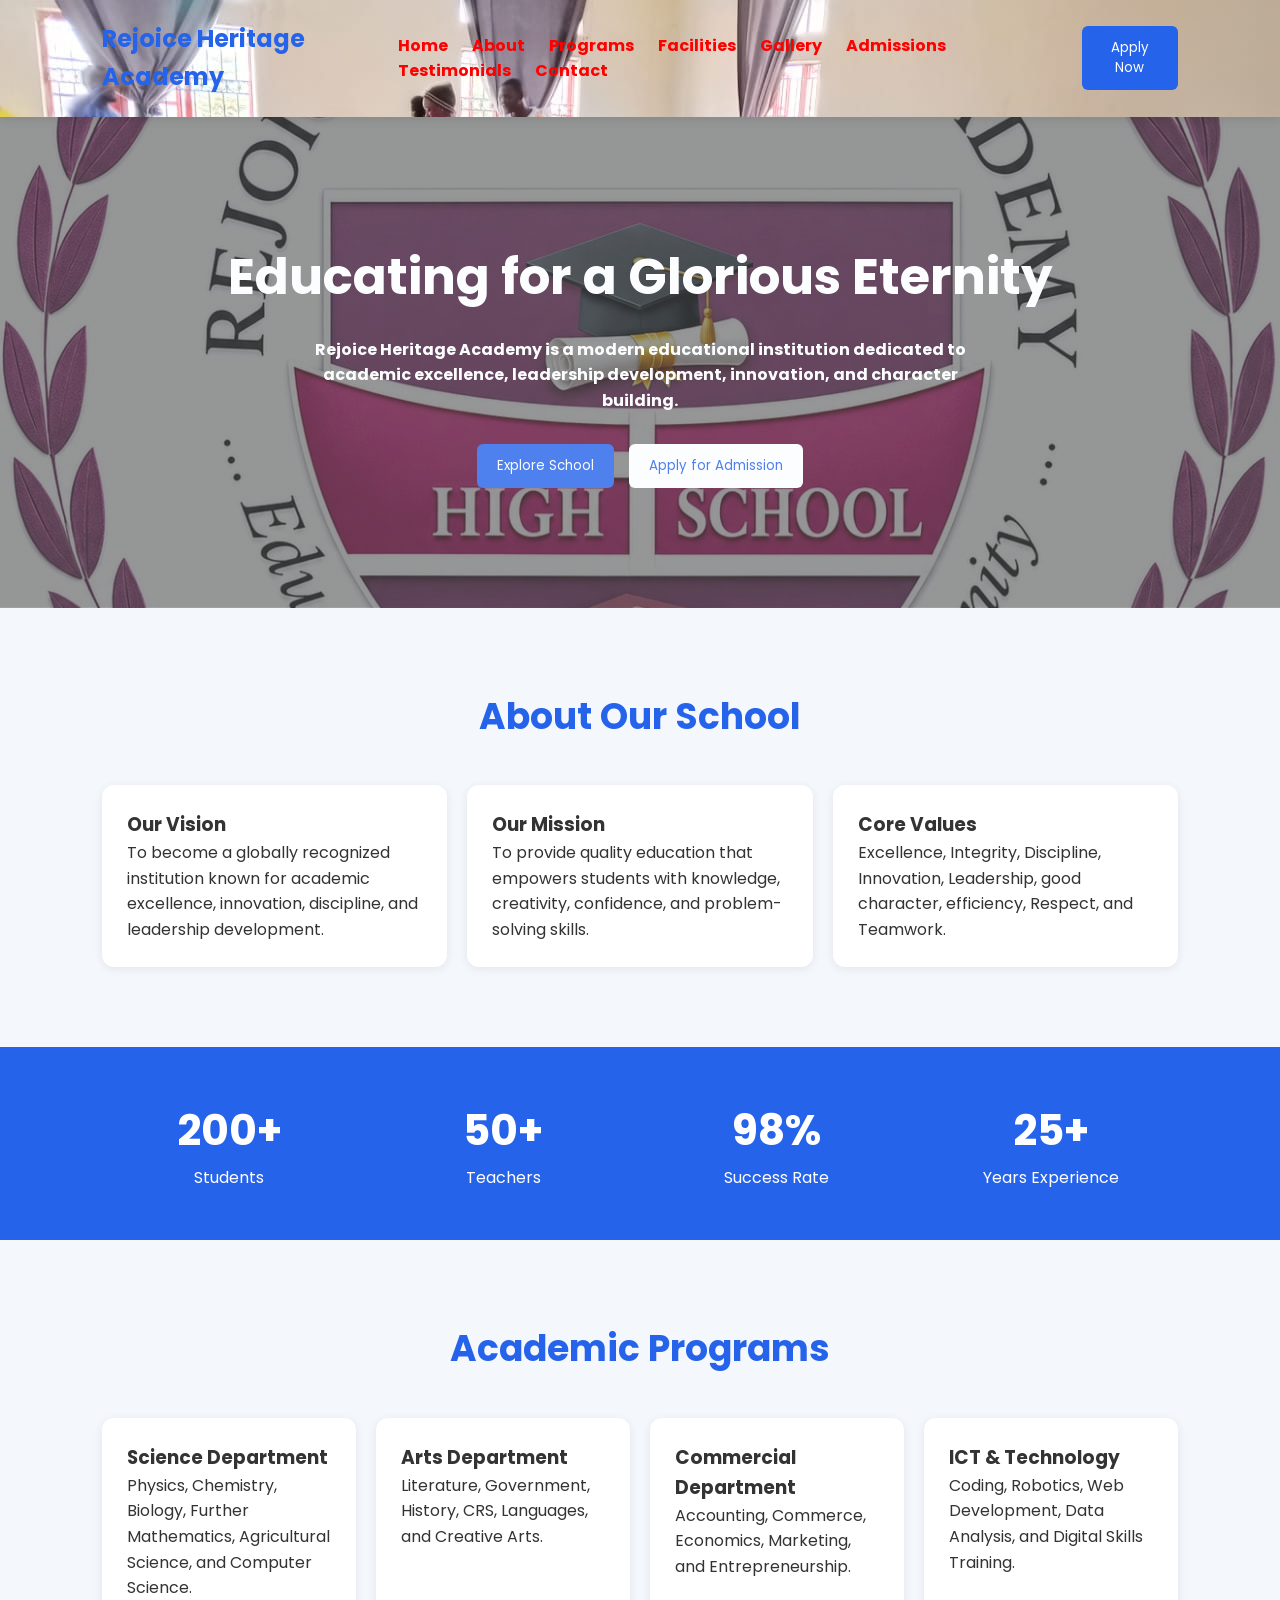
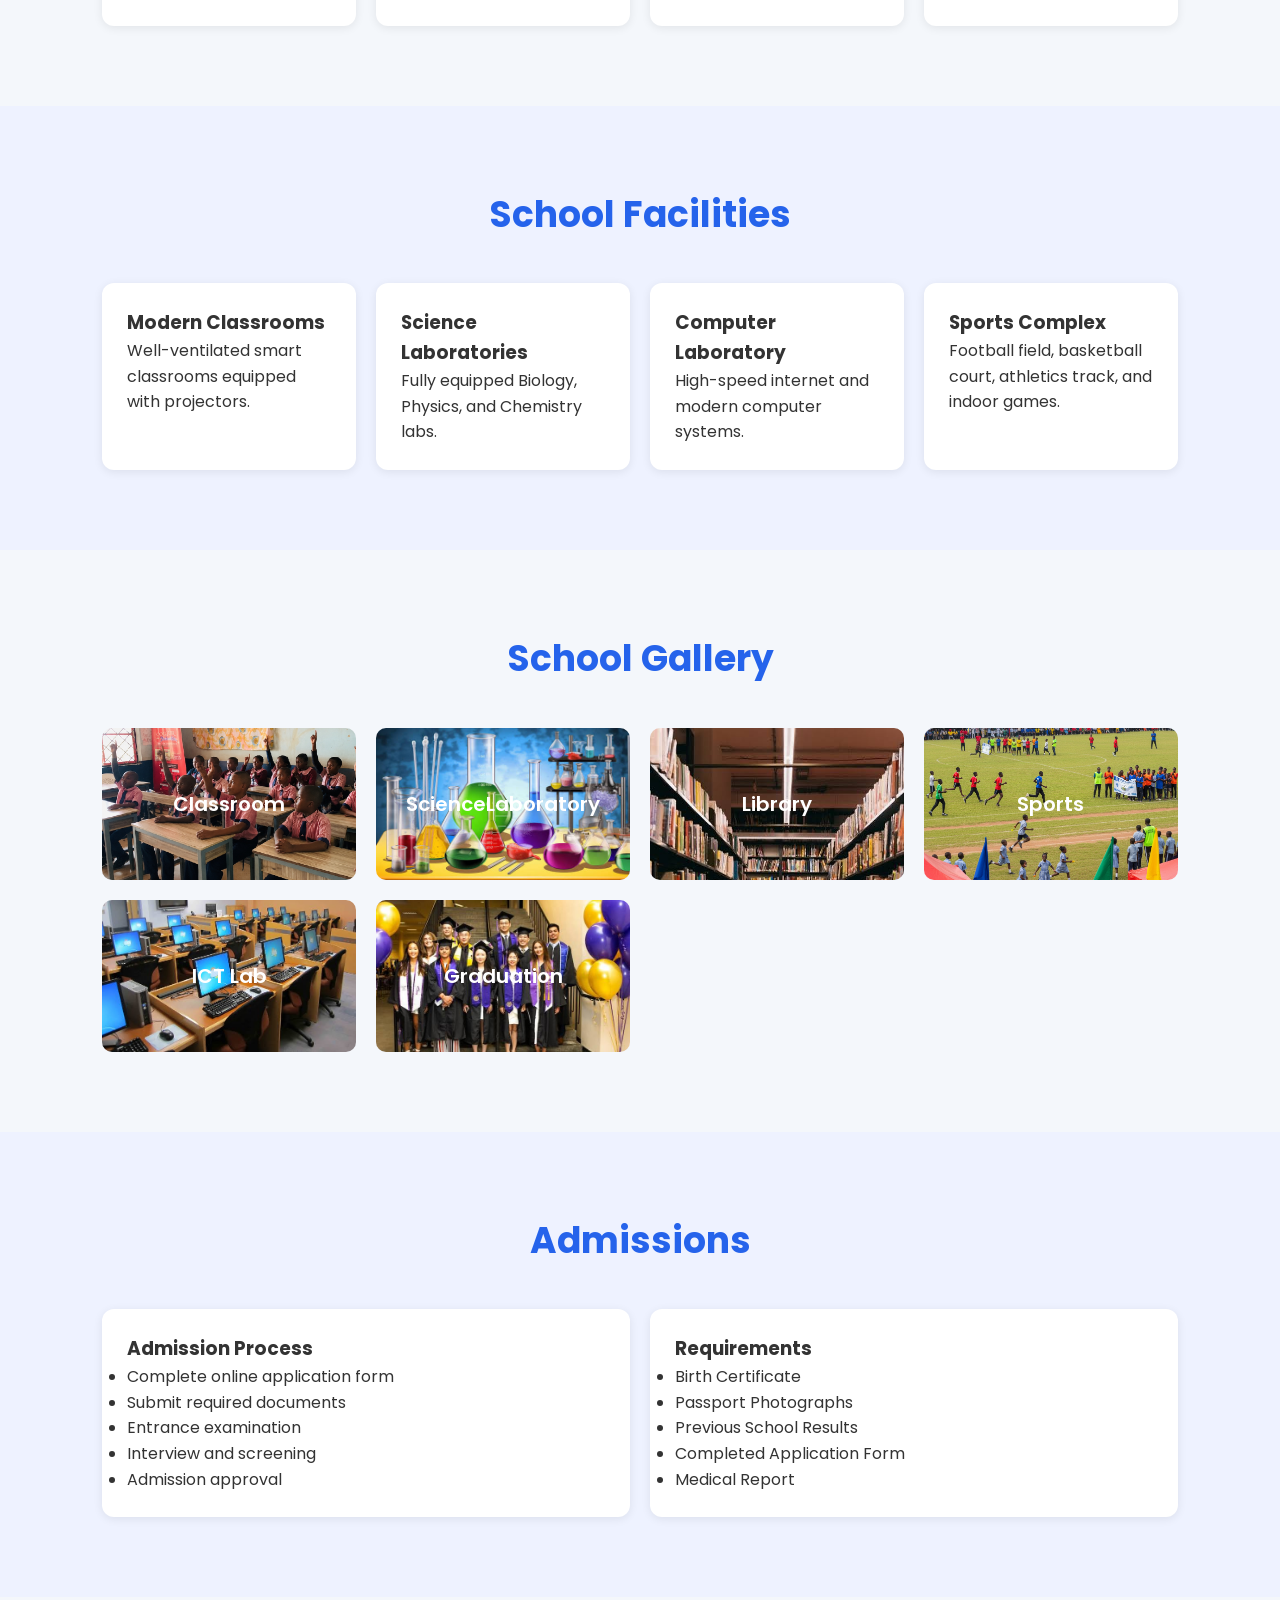
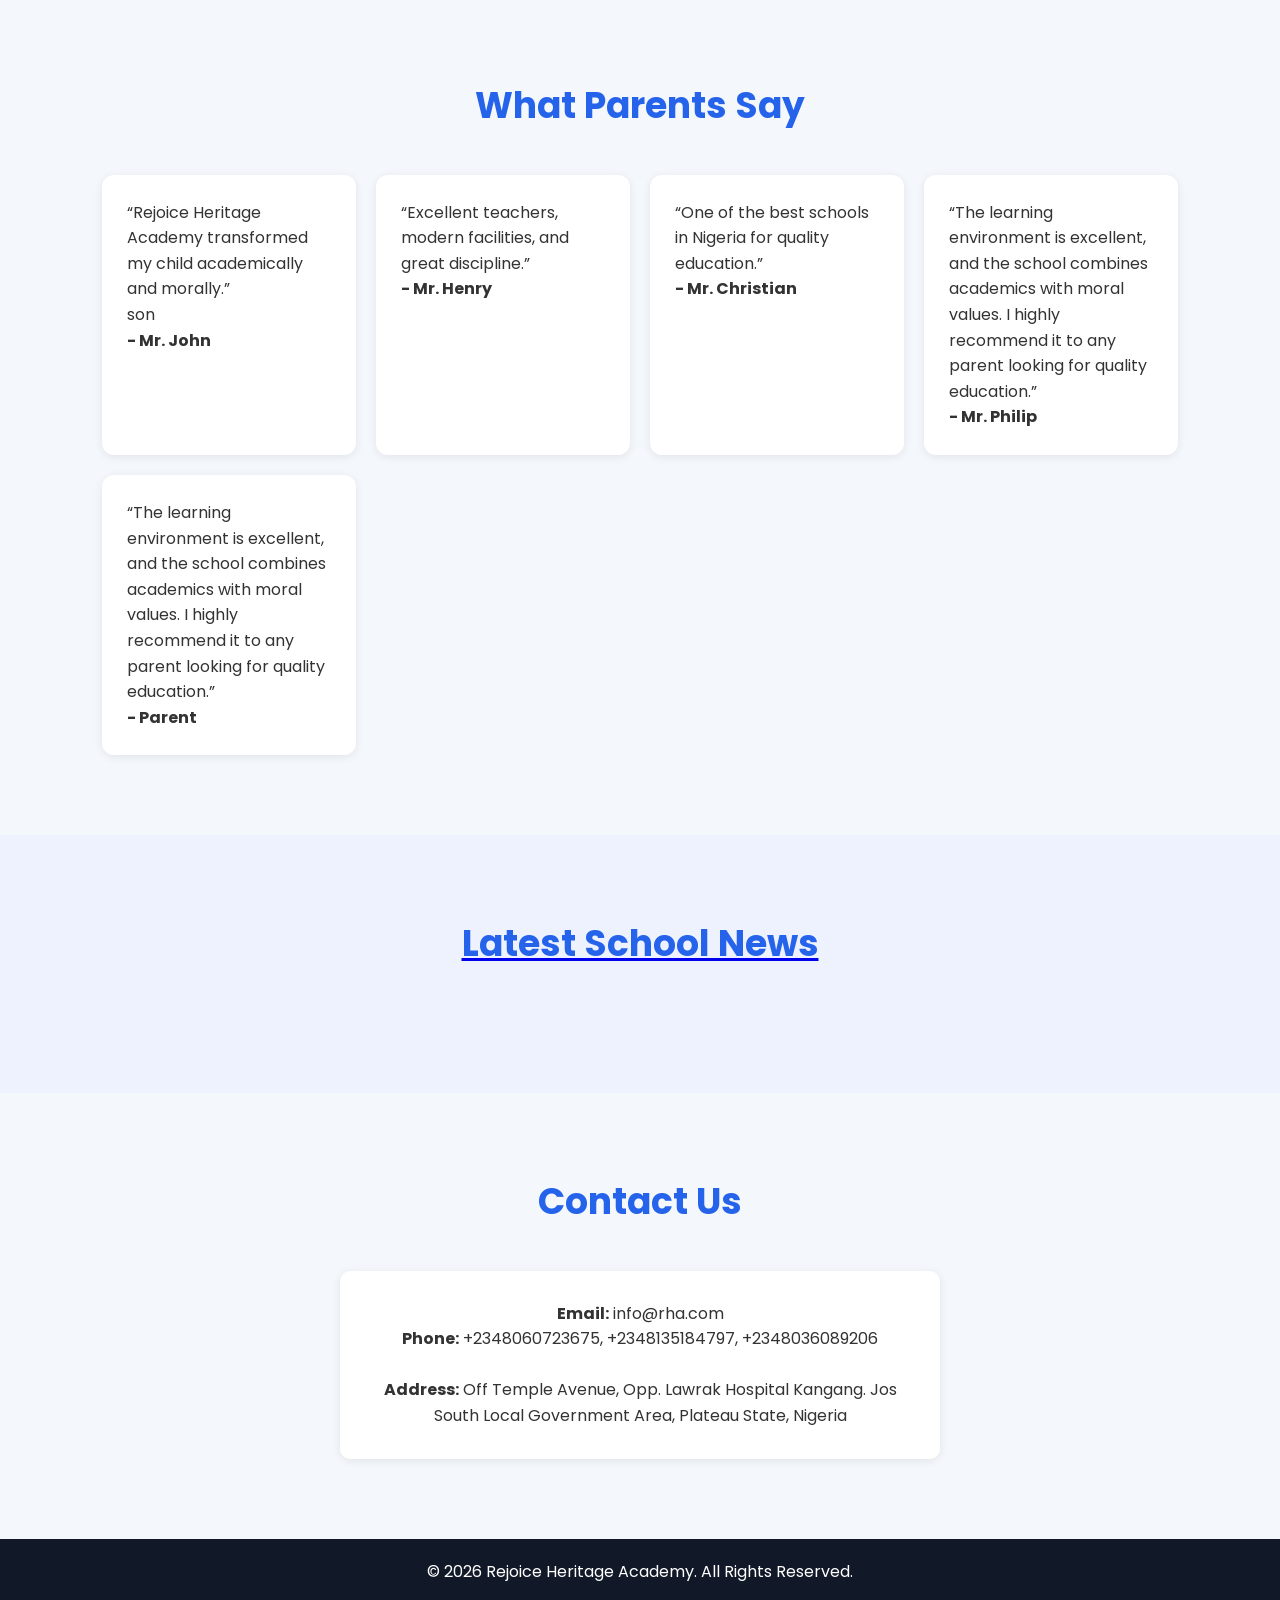
==== index.html @ eb0791ad "Add files via upload" ====
<!DOCTYPE html>
<html lang="en">
<head>
  <meta charset="UTF-8">
  <meta name="viewport" content="width=device-width, initial-scale=1.0">
  <meta name="description" content="Rejoice Heritage Academy is a top secondary school in Jos offering quality education, modern facilities, and experienced teachers.">
  <meta name="description" content="Read the mission statement of Rejoice Heritage Academy, focused on quality education, discipline, and academic excellence in Nigeria.">
  <title>Best School in Plateau State |Rejoice Heritage Academy</title>
  <link rel="stylesheet" href="styles.css">
  <link rel="preconnect" href="https://fonts.googleapis.com">
  <link rel="preconnect" href="https://fonts.gstatic.com" crossorigin>
  <link href="https://fonts.googleapis.com/css2?family=Poppins:wght@300;400;500;600;700&display=swap" rel="stylesheet">
</head>
<body>

  <!-- Header -->
  <header>
    <div class="logo">Rejoice Heritage Academy</div>

    <nav>
      <a href="#home"><strong>Home</strong></a>
      <a href="#about"><strong>About</strong></a>
      <a href="#programs"><strong>Programs</strong></a>
      <a href="#facilities"><strong>Facilities</strong></a>
      <a href="#gallery"><strong>Gallery</strong></a>
      <a href="#admission"><strong>Admissions</strong></a>
      <a href="#testimonials"><strong>Testimonials</strong></a>
      <a href="#contact"><strong>Contact</strong></a>
    </nav>

  </div>

   <a href ="admission.html"><button class="btn">Apply Now</button></a>
  </header>

  <!-- Hero Section -->
  <section class="hero" id="home">
    <div class="hero-content">
      <h1>Educating for a Glorious Eternity</h1>
      <p><strong>
        Rejoice Heritage Academy is a modern educational institution dedicated to
        academic excellence, leadership development, innovation, and character building.</strong>
      </p>

      <div class="hero-buttons">
        <a href="explore.html"><button class="btn" id="exploreBtn">Explore School</button></a>
       <a href="admission.html"><button class="btn secondary-btn">Apply for Admission</button></a>
      </div>
    </div>
  </section>

  <!-- About -->
  <section class="section" id="about">
    <h2 class="section-title">About Our School</h2>

    <div class="grid-3">
      <div class="card">
        <h3>Our Vision</h3>
        <p>
          To become a globally recognized institution known for academic excellence,
          innovation, discipline, and leadership development.
        </p>
      </div>

      <div class="card">
        <h3>Our Mission</h3>
        <p>
          To provide quality education that empowers students with knowledge,
          creativity, confidence, and problem-solving skills.
        </p>
      </div>

      <div class="card">
        <h3>Core Values</h3>
        <p>
          Excellence, Integrity, Discipline, Innovation, Leadership, good character, efficiency,
          Respect, and Teamwork.
        </p>
      </div>
    </div>
  </section>

  <!-- Statistics -->
  <section class="statistics">
    <div class="stats-container">
      <div class="stat-box">
        <h2>200+</h2>
        <p>Students</p>
      </div>

      <div class="stat-box">
        <h2>50+</h2>
        <p>Teachers</p>
      </div>

      <div class="stat-box">
        <h2>98%</h2>
        <p>Success Rate</p>
      </div>

      <div class="stat-box">
        <h2>25+</h2>
        <p>Years Experience</p>
      </div>
    </div>
  </section>

  <!-- Programs -->
  <section class="section" id="programs">
    <h2 class="section-title">Academic Programs</h2>

    <div class="grid-4">
      <div class="card">
        <h3>Science Department</h3>
        <p>
          Physics, Chemistry, Biology, Further Mathematics,
          Agricultural Science, and Computer Science.
        </p>
      </div>

      <div class="card">
        <h3>Arts Department</h3>
        <p>
          Literature, Government, History, CRS, Languages,
          and Creative Arts.
        </p>
      </div>

      <div class="card">
        <h3>Commercial Department</h3>
        <p>
          Accounting, Commerce, Economics, Marketing,
          and Entrepreneurship.
        </p>
      </div>

      <div class="card">
        <h3>ICT & Technology</h3>
        <p>
          Coding, Robotics, Web Development, Data Analysis,
          and Digital Skills Training.
        </p>
      </div>
    </div>
  </section>

  <!-- Facilities -->
  <section class="section gray-bg" id="facilities">
    <h2 class="section-title">School Facilities</h2>

    <div class="grid-4">
      <div class="card">
        <h3>Modern Classrooms</h3>
        <p>Well-ventilated smart classrooms equipped with projectors.</p>
      </div>

      <div class="card">
        <h3>Science Laboratories</h3>
        <p>Fully equipped Biology, Physics, and Chemistry labs.</p>
      </div>

      <div class="card">
        <h3>Computer Laboratory</h3>
        <p>High-speed internet and modern computer systems.</p>
      </div>

      <div class="card">
        <h3>Sports Complex</h3>
        <p>Football field, basketball court, athletics track, and indoor games.</p>
      </div>
    </div>
  </section>

  <!-- Gallery -->
  <section class="section" id="gallery">
    <h2 class="section-title">School Gallery</h2>

    <div class="gallery">
        
      <div class="gallery-item1">Classroom</div>
      <div class="gallery-item2">ScienceLaboratory</div>
      <div class="gallery-item3">Library</div>
      <div class="gallery-item4">Sports</div>
      <div class="gallery-item5">ICT Lab</div>
      <div class="gallery-item6">Graduation</div>
    </div>
  </section>

  <!-- Admission -->
  <section class="section gray-bg" id="admission">
    <h2 class="section-title">Admissions</h2>

    <div class="admission-container">
      <div class="card">
        <h3>Admission Process</h3>
        <ul>
          <li>Complete online application form</li>
          <li>Submit required documents</li>
          <li>Entrance examination</li>
          <li>Interview and screening</li>
          <li>Admission approval</li>
        </ul>
      </div>

      <div class="card">
        <h3>Requirements</h3>
        <ul>
          <li>Birth Certificate</li>
          <li>Passport Photographs</li>
          <li>Previous School Results</li>
          <li>Completed Application Form</li>
          <li>Medical Report</li>
        </ul>
      </div>
    </div>
  </section>

  <!-- Testimonials -->
  <section class="section" id="testimonials">
    <h2 class="section-title">What Parents Say</h2>

    <div class="grid-3">
      <div class="card">
        <p>
          “Rejoice Heritage Academy transformed my child academically and morally.”
        </p>
        son        <h4>- Mr. John</h4>
      </div>

      <div class="card">
        <p>
          “Excellent teachers, modern facilities, and great discipline.”
        </p>
        <h4>- Mr. Henry</h4>
      </div>

      <div class="card">
        <p>
          “One of the best schools in Nigeria for quality education.”
        </p>
        <h4>- Mr. Christian</h4>
      </div>
      
      <div class="card">
        <p>
         “The learning environment is excellent, and the school combines academics with moral values. I highly recommend it to any parent looking for quality education.” 
        </p>
        <h4>- Mr. Philip</h4>
      </div>
      
      <div class="card">
        <p>
         “The learning environment is excellent, and the school combines academics with moral values. I highly recommend it to any parent looking for quality education.”
        </p>
        <h4>- Parent</h4>
      </div>
    </div>
  </section>

  <!-- News -->
  <section class="section gray-bg">
     
    <a href="news.html"><h2 class="section-title">Latest School News</h2></a>

    
    </div>
  </section>

  <!-- Contact -->
  <section class="section contact-section" id="contact">
    <h2 class="section-title">Contact Us</h2>

    <div class="contact-box">
      <p><strong>Email:</strong> info@rha.com</p>
         <p><strong>Phone:</strong> +2348060723675, +2348135184797, +2348036089206</p><br/>
      <p><strong>Address:</strong> Off Temple Avenue, Opp. Lawrak Hospital Kangang. Jos South Local Government Area, Plateau State, Nigeria</p>
    </div>
  </section>

  <!-- Footer -->
  <footer>
    <p>© 2026 Rejoice Heritage Academy. All Rights Reserved.</p>
  </footer>

  <script src="script.js"></script>
</body>
</html>
---- styles.css ----
* {
  margin: 0;
  padding: 0;
  box-sizing: border-box;
  font-family: 'Poppins', sans-serif;
}

body {
  background: #f4f7fb;
  color: #333;
  line-height: 1.6;
}



header {
  display: flex;
  justify-content: space-between;
  align-items: center;
  padding: 20px 8%;
  background: url('rha.jpg');
  background-size:cover;
  object-fit:cover;
  box-shadow: 0 2px 10px rgba(0,0,0,0.1);
  position: sticky;
  top: 0;
  z-index: 1000;
}

.logo {
  font-size: 24px;
  font-weight: 700;
  color: #2563eb;
}

nav a {
  text-decoration: none;
  margin: 0 10px;
  color: red;
  font-weight: 500;
}

nav a:hover {
  color: #2563eb;
}

.btn {
  padding: 12px 20px;
  border: none;
  background: #2563eb;
  color: white;
  border-radius: 6px;
  cursor: pointer;
  transition: 0.3s;
}

.btn:hover {
  background: #1d4ed8;
}

.secondary-btn {
  background: white;
  color: #2563eb;
}

.hero {
  background:linear-gradient(rgba(0,0,0,0.5), rgba(0,0,0,0.5)), url('logo.jpg');
  background-size: cover;
  background-position: center;
  color: white;
  opacity:80%;
  text-align: center;
  padding: 120px 20px;
}

.hero-content h1 {
  font-size: 50px;
  margin-bottom: 20px;
  opacity:100%;
}

.hero-content p {
  max-width: 700px;
  margin: auto;
  margin-bottom: 30px;
  opacity:100%;
}

.hero-buttons {
  display: flex;
  justify-content: center;
  gap: 15px;
  flex-wrap: wrap;
}

.section {
  padding: 80px 8%;
}

.section-title {
  text-align: center;
  font-size: 36px;
  margin-bottom: 40px;
  color: #2563eb;
}

.grid-3,
.grid-4,
.stats-container,
.admission-container,
.gallery {
  display: grid;
  gap: 20px;
}

.grid-3 {
  grid-template-columns: repeat(auto-fit, minmax(250px, 1fr));
}

.grid-4 {
  grid-template-columns: repeat(auto-fit, minmax(220px, 1fr));
}

.stats-container {
  grid-template-columns: repeat(auto-fit, minmax(200px, 1fr));
  background: #2563eb;
  color: white;
  padding: 50px 8%;
}

.stat-box {
  text-align: center;
}

.stat-box h2 {
  font-size: 42px;
}

.card {
  background: white;
  padding: 25px;
  border-radius: 12px;
  box-shadow: 0 2px 10px rgba(0,0,0,0.08);
  transition: 0.3s;
}

.card:hover {
  transform: translateY(-5px);
}

.gray-bg {
  background: #eef2ff;
}

.gallery {
  grid-template-columns: repeat(auto-fit, minmax(200px, 1fr));
}

.gallery-item1 {
  background: url('classroom.jpg');
  background-size:cover;
  color: white;
  padding: 60px 20px;
  text-align: center;
  border-radius: 10px;
  font-size: 20px;
  font-weight: 600;
  }
  .gallery-item2 {
  background: url('science.jpg');
  background-size:cover;
  color: white;
  padding: 60px 20px;
  text-align: center;
  border-radius: 10px;
  font-size: 20px;
  font-weight: 600;
}

.gallery-item3 {
  background: url('lib.jpg');
  background-size:cover;
  color: white;
  padding: 60px 20px;
  text-align: center;
  border-radius: 10px;
  font-size: 20px;
  font-weight: 600;
}
.gallery-item4 {
  background: url('sport.jpg');
  background-size:cover;
  color: white;
  padding: 60px 20px;
  text-align: center;
  border-radius: 10px;
  font-size: 20px;
  font-weight: 600;
}
.gallery-item5 {
  background: url('ict.jpg');
  background-size:cover;
  color: white;
  padding: 60px 20px;
  text-align: center;
  border-radius: 10px;
  font-size: 20px;
  font-weight: 600;
}
.gallery-item6 {
  background: url('graduation.jpg');
  background-size:cover;
  color: white;
  padding: 60px 20px;
  text-align: center;
  border-radius: 10px;
  font-size: 20px;
  font-weight: 600;
  }

.admission-container {
  grid-template-columns: repeat(auto-fit, minmax(300px, 1fr));
}

.contact-section {
  text-align: center;
}

.contact-box {
  background: white;
  padding: 30px;
  border-radius: 10px;
  max-width: 600px;
  margin: auto;
  box-shadow: 0 2px 10px rgba(0,0,0,0.08);
}

footer {
  background: #111827;
  color: white;
  text-align: center;
  padding: 20px;
}

@media(max-width: 768px) {
  header {
    flex-direction: column;
    gap: 15px;
  }

  nav {
    text-align: center;
  }

  .hero-content h1 {
    font-size: 36px;
  }
}

img{
    width: 30%;
    height:20%;
}
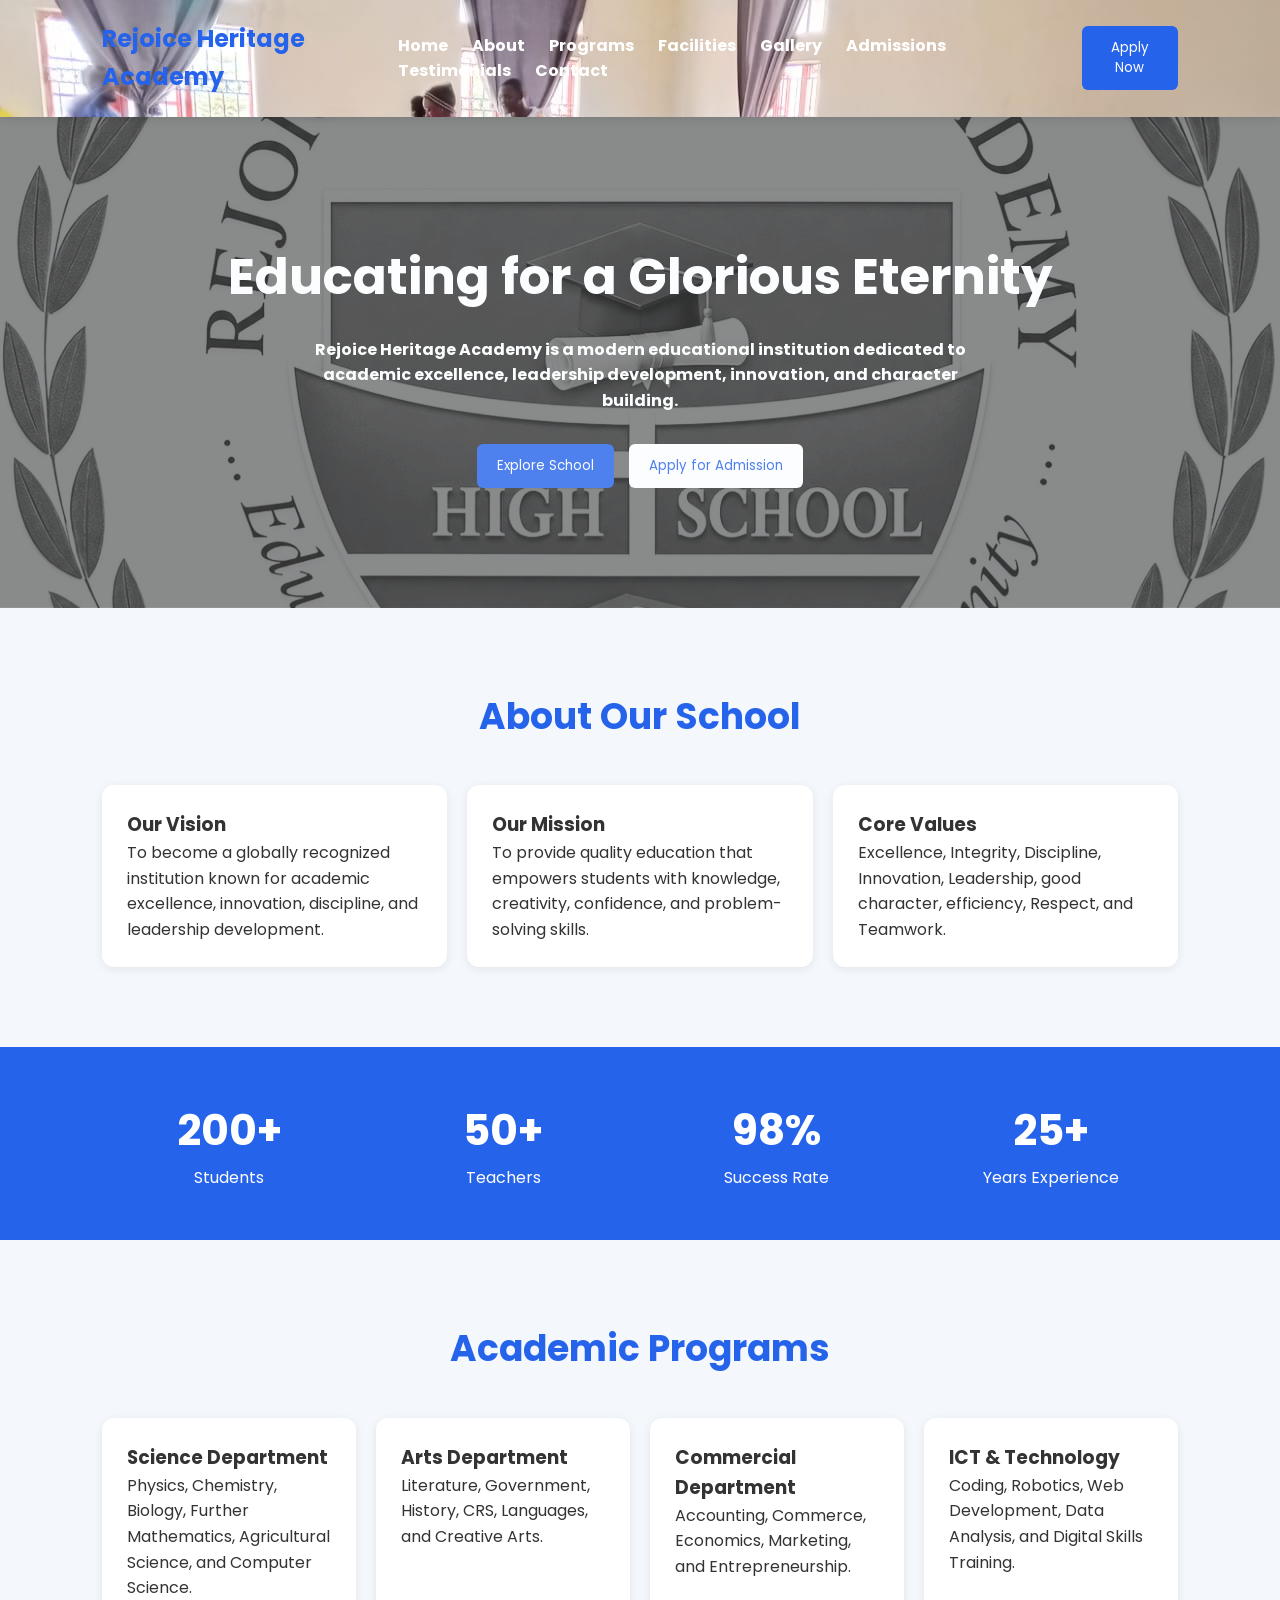
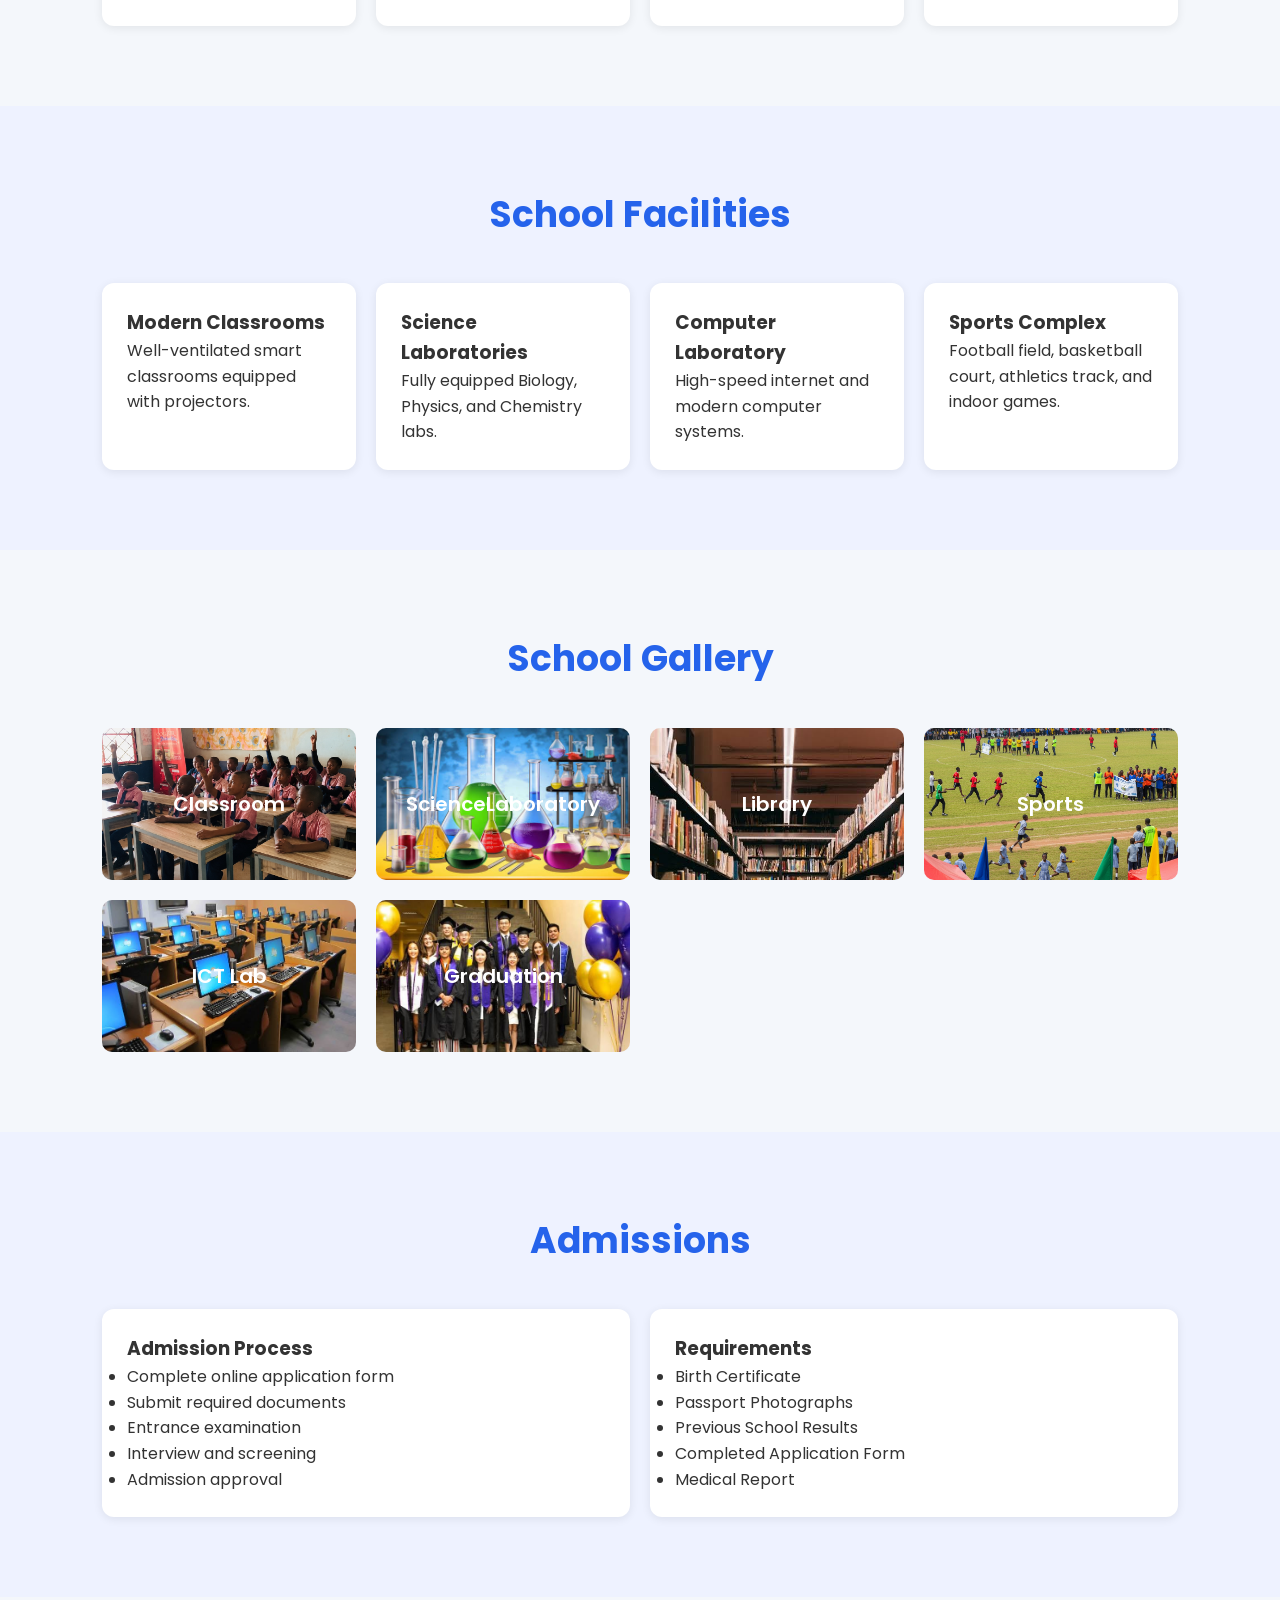
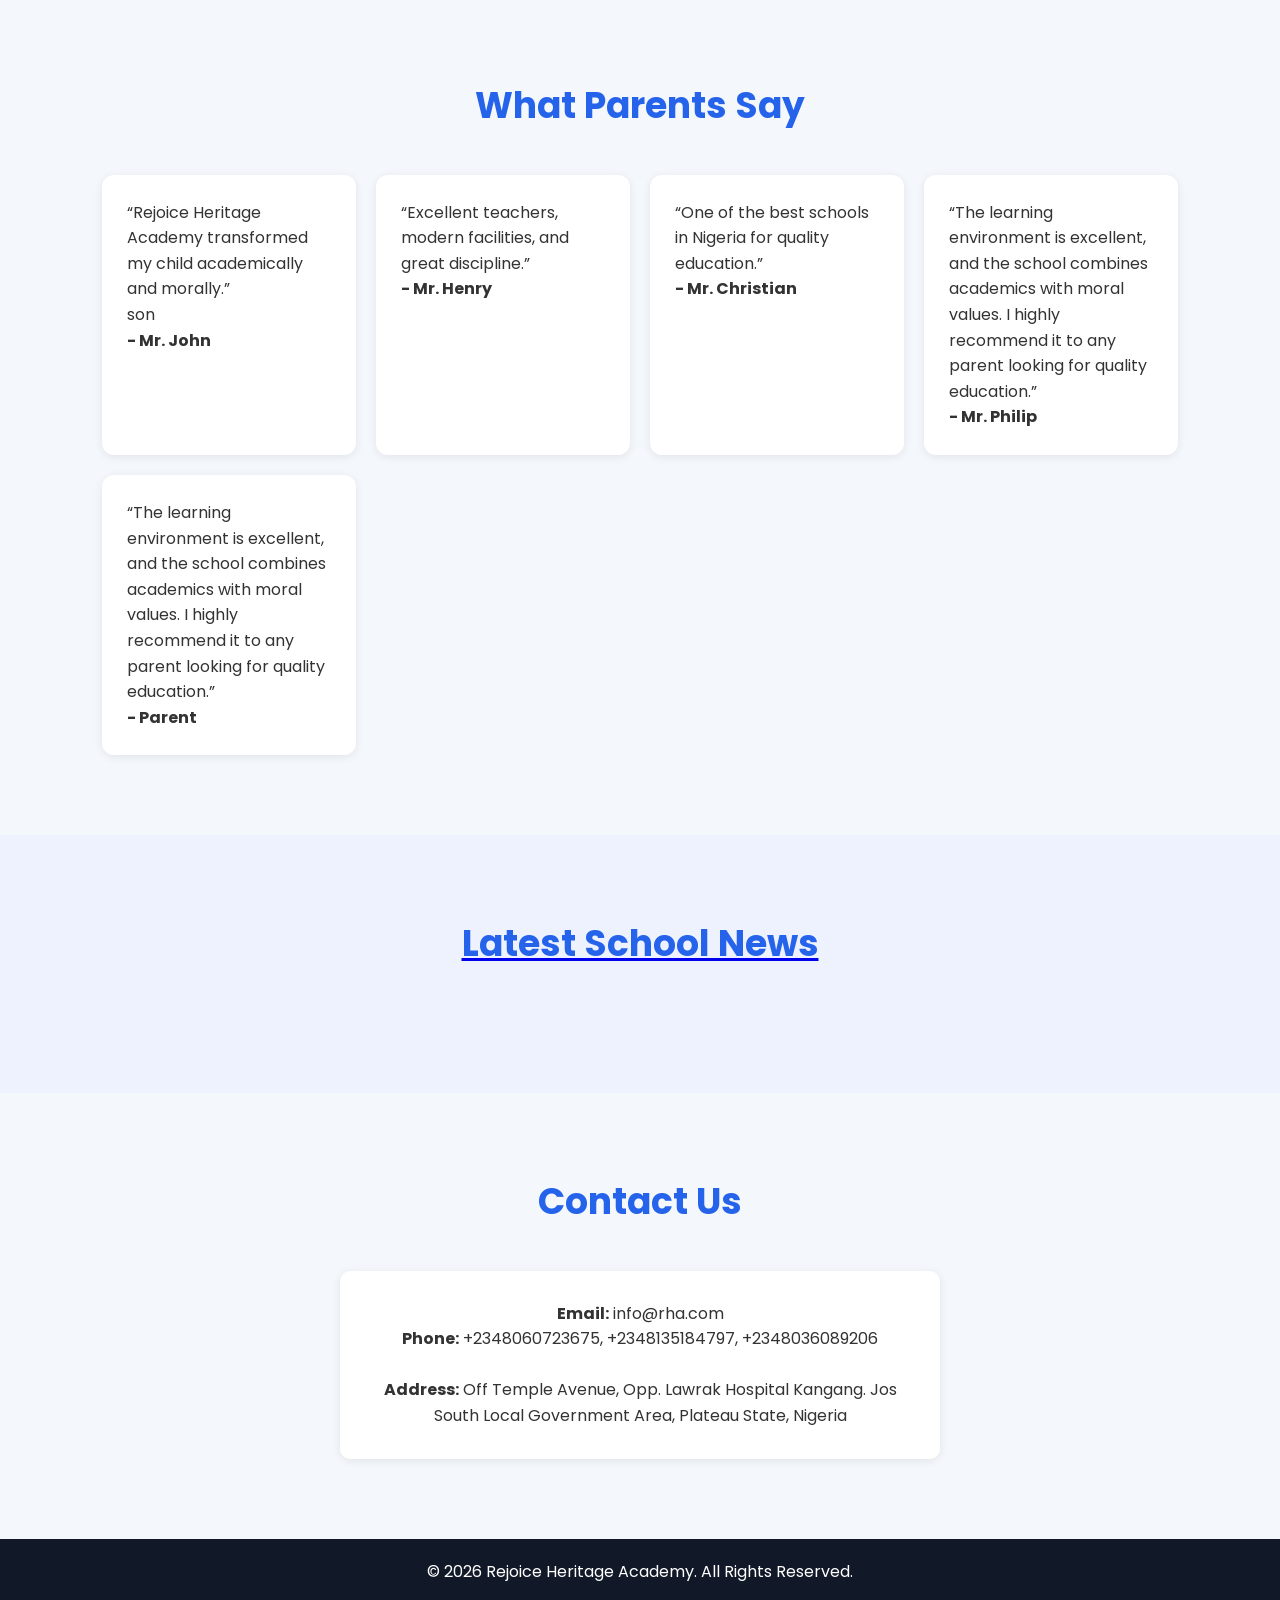
==== commit 526d54ab: "Add files via upload" ====
--- a/index.html
+++ b/index.html
@@ -2,10 +2,11 @@
 <html lang="en">
 <head>
   <meta charset="UTF-8">
+   <meta name="theme-color" content="#A64D79">
   <meta name="viewport" content="width=device-width, initial-scale=1.0">
   <meta name="description" content="Rejoice Heritage Academy is a top secondary school in Jos offering quality education, modern facilities, and experienced teachers.">
   <meta name="description" content="Read the mission statement of Rejoice Heritage Academy, focused on quality education, discipline, and academic excellence in Nigeria.">
-  <title>Best School in Plateau State |Rejoice Heritage Academy</title>
+  <title>Rejoice Heritage Academy</title>
   <link rel="stylesheet" href="styles.css">
   <link rel="preconnect" href="https://fonts.googleapis.com">
   <link rel="preconnect" href="https://fonts.gstatic.com" crossorigin>
--- a/styles.css
+++ b/styles.css
@@ -18,6 +18,7 @@
   justify-content: space-between;
   align-items: center;
   padding: 20px 8%;
+  color:white;
   background: url('rha.jpg');
   background-size:cover;
   object-fit:cover;
@@ -36,7 +37,7 @@
 nav a {
   text-decoration: none;
   margin: 0 10px;
-  color: red;
+  color: white;
   font-weight: 500;
 }
 
